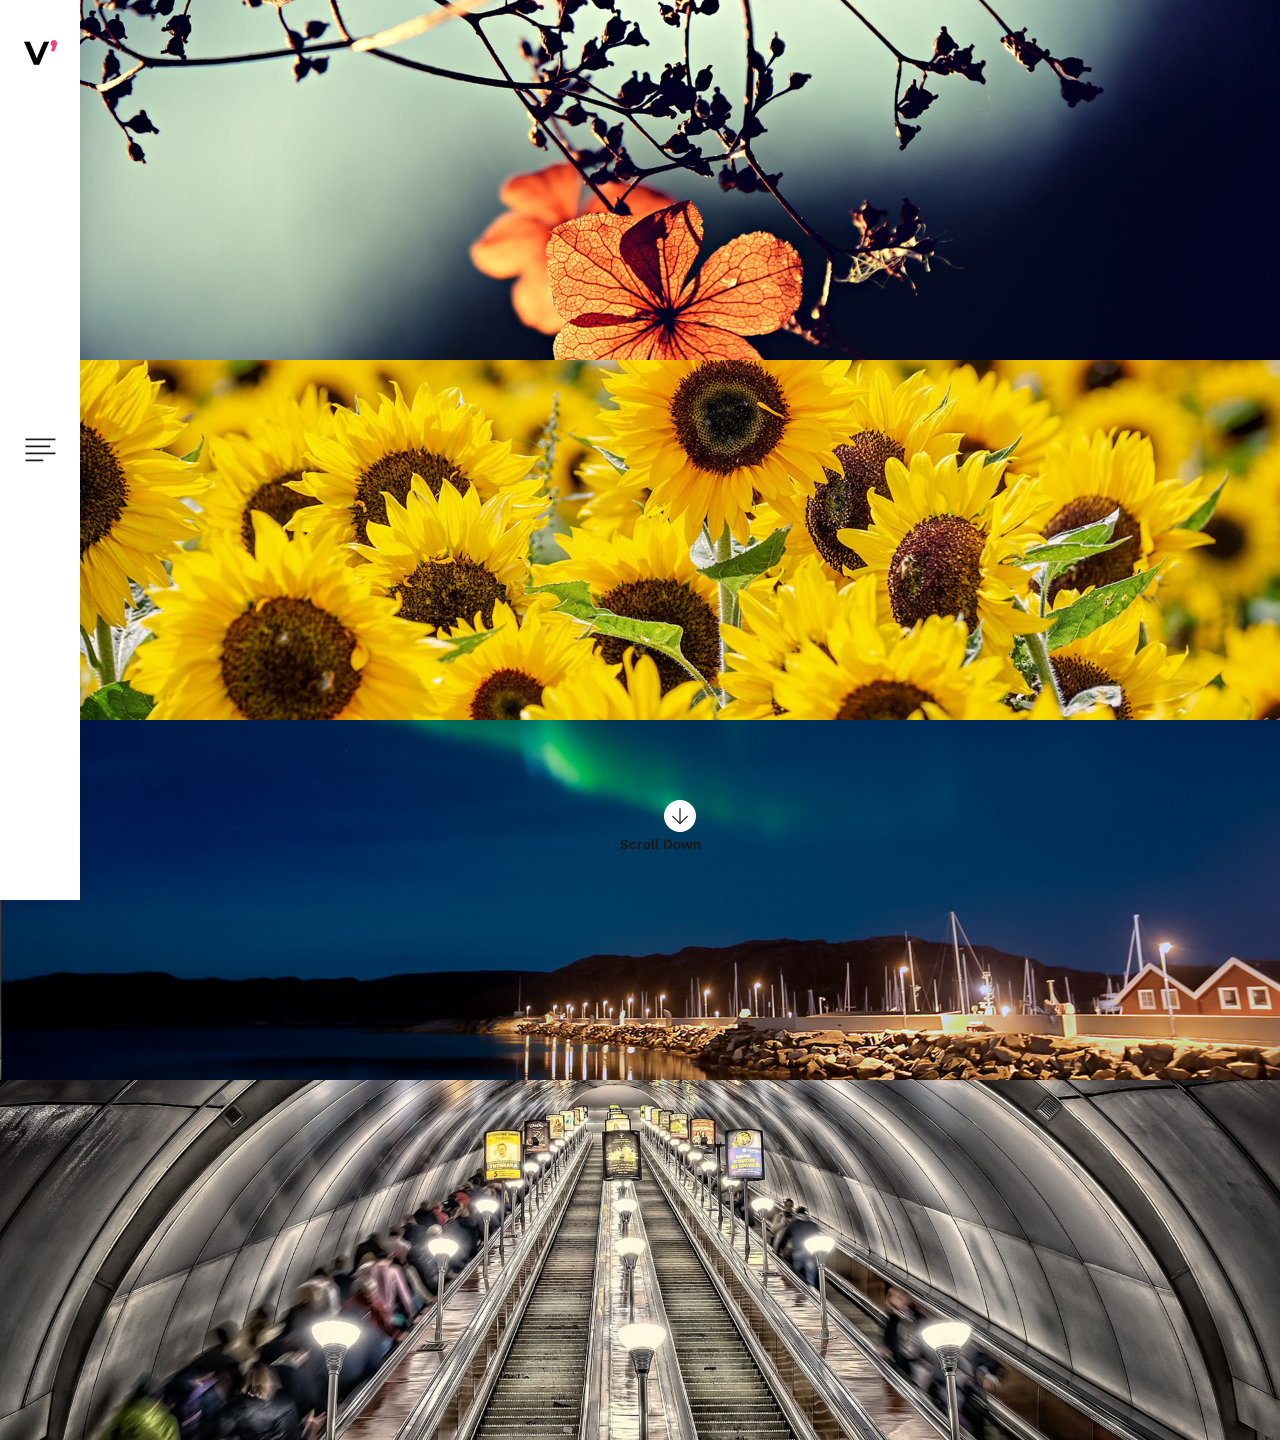
==== profile/index.html @ 13c5e19c "test for Portfolio index and iart2.0" ====
<!DOCTYPE html>
<html lang="en">
<head>
    <title>Portfolio</title>

    <!-- Required meta tags -->
    <meta charset="utf-8">
    <meta name="viewport" content="width=device-width, initial-scale=1, shrink-to-fit=no">

    <!-- Bootstrap CSS -->
    <link rel="stylesheet" href="css/bootstrap.min.css">

    <!-- FontAwesome CSS -->
    <link rel="stylesheet" href="css/font-awesome.min.css">

    <!-- Styles -->
    <link rel="stylesheet" href="style.css">
</head>
<body>
<header class="site-header">
    <div class="site-branding">
        <h1 class="site-title"><a href="index.html" rel="home"><img src="images/logo.png" alt="Logo"></a></h1>
    </div><!-- .site-branding -->

    <div class="hamburger-menu">
        <div class="menu-icon">
            <img src="images/menu-icon.png" alt="menu icon">
        </div><!-- .menu-icon -->

        <div class="menu-close-icon">
            <img src="images/x.png" alt="menu close icon">
        </div><!-- .menu-close-icon -->
    </div><!-- .hamburger-menu -->
</header><!-- .site-header -->

<nav class="site-navigation flex flex-column justify-content-between">
    <div class="site-branding d-none d-lg-block ">
        <h1 class="site-title"><a href="index.html" rel="home"><img src="images/logo2.png" alt="Logo"></a></h1>
    </div><!-- .site-branding -->

    <ul class="main-menu flex flex-column justify-content-center">
        <li class="current-menu-item"><a href="index.html">Home</a></li>
        <li><a href="portfolio.html">Portfolio</a></li>
        <li><a href="blog.html">Blog</a></li>
        <li><a href="#">About</a></li>
        <li><a href="#">Contact</a></li>
    </ul>

    <p><!-- Link back to Colorlib can't be removed. Template is licensed under CC BY 3.0. -->
<!-- Copyright &copy;<script>document.write(new Date().getFullYear());</script> All rights reserved | This template is made with <i class="fa fa-heart-o" aria-hidden="true"></i> by <a href="https://colorlib.com" target="_blank">Colorlib</a> -->
<!-- Link back to Colorlib can't be removed. Template is licensed under CC BY 3.0. -->
</p>


    <div class="social-profiles">
        <ul class="flex justify-content-start justify-content-lg-center align-items-center">
            <li><a href="#"><i class="fa fa-facebook"></i></a></li>
            <li><a href="#"><i class="fa fa-instagram"></i></a></li>
            <li><a href="#"><i class="fa fa-twitter"></i></a></li>
            <li><a href="#"><i class="fa fa-pinterest"></i></a></li>
        </ul>
    </div><!-- .social-profiles -->
</nav><!-- .site-navigation -->

<div class="nav-bar-sep d-lg-none"></div>

<div class="outer-container home-page">
    <div class="container-fluid">
        <div class="row">
            <div class="col-12 no-padding">
                <div class="portfolio-content">
                    <figure>
                        <img src="images/1.jpg" alt="">
                    </figure>

                    <div class="entry-content flex flex-column align-items-center justify-content-center">
                        <h3><a href="#">Flower Skin</a></h3>

                        <ul class="flex flex-wrap justify-content-center">
                            <li><a href="#">Portfolio,</a></li>
                            <li><a href="#">Tree</a></li>
                        </ul>
                    </div><!-- .entry-content -->
                </div><!-- .portfolio-content -->
            </div><!-- .col -->

            <div class="col-12  no-padding">
                <div class="portfolio-content">
                    <figure>
                        <img src="images/2.jpg" alt="">
                    </figure>

                    <div class="entry-content flex flex-column align-items-center justify-content-center">
                        <h3><a href="#">Flower Skin</a></h3>

                        <ul class="flex flex-wrap justify-content-center">
                            <li><a href="#">Portfolio,</a></li>
                            <li><a href="#">Tree</a></li>
                        </ul>
                    </div><!-- .entry-content -->
                </div><!-- .portfolio-content -->
            </div><!-- .col -->

            <div class="col-12  no-padding">
                <div class="portfolio-content">
                    <figure>
                        <img src="images/3.jpg" alt="">
                    </figure>

                    <div class="entry-content flex flex-column align-items-center justify-content-center">
                        <h3><a href="#">Flower Skin</a></h3>

                        <ul class="flex flex-wrap justify-content-center">
                            <li><a href="#">Portfolio,</a></li>
                            <li><a href="#">Tree</a></li>
                        </ul>
                    </div><!-- .entry-content -->
                </div><!-- .portfolio-content -->
            </div><!-- .col -->

            <div class="col-12  no-padding">
                <div class="portfolio-content">
                    <figure>
                        <img src="images/4.jpg" alt="">
                    </figure>

                    <div class="entry-content flex flex-column align-items-center justify-content-center">
                        <h3><a href="#">Flower Skin</a></h3>

                        <ul class="flex flex-wrap justify-content-center">
                            <li><a href="#">Portfolio,</a></li>
                            <li><a href="#">Tree</a></li>
                        </ul>
                    </div><!-- .entry-content -->
                </div><!-- .portfolio-content -->
            </div><!-- .col -->

        </div><!-- .row -->
    </div><!-- .container-fluid -->
</div><!-- .outer-container -->

<div class="scroll-down flex flex-column justify-content-center align-items-center d-none d-lg-block">
    <span class="arrow-down flex justify-content-center align-items-center"><img src="images/arrow-down.png" alt="arrow"></span>
    <span class="scroll-text">Scroll Down</span>
</div><!-- .scroll-down -->

<script type='text/javascript' src='js/jquery.js'></script>
<script type='text/javascript' src='js/custom.js'></script>

</body>
</html>
---- profile/style.css ----
@import url('https://fonts.googleapis.com/css?family=Poppins:300,400,500,600,700|Work+Sans:300,400,500,600,700');

body {
    color: #191919;
    font-family: 'Work Sans', sans-serif;
}

img {
    vertical-align: baseline;
}

/*--------------------------------------------------------------
# Links
--------------------------------------------------------------*/
a {
    color: royalblue;
}

a:visited {
    color: purple;
}

a:hover, a:focus, a:active {
    color: midnightblue;
}

a:focus {
    outline: thin dotted;
}

a:hover, a:active {
    outline: 0;
    list-style: none;
}

/*--------------------------------------------------------------
# Helper Utilities
--------------------------------------------------------------*/
.flex {
    display: flex;
}

/*--------------------------------------------------------------
# Outer Container
--------------------------------------------------------------*/
@media screen and (min-width: 992px) {
    .outer-container {
        padding-left: 80px;
    }
}

@media screen and (min-width: 768px) {
    .no-padding {
        padding: 0;
    }
}

/*--------------------------------------------------------------
# Header
--------------------------------------------------------------*/
/*
# Site Branding
--------------------------------*/
.site-branding {
    transition: all .5s;
}

.site-title {
    margin: 0;
    text-align: center;
}

.site-navigation .site-title a {
    display: block;
}

/*
  Hamburger Menu
----------------------------------------*/
.hamburger-menu .menu-icon,
.hamburger-menu .menu-close-icon {
    width: 44px;
    height: 44px;
    text-align: center;
    cursor: pointer;
    transition: all 0.5s;
}

.hamburger-menu.close .menu-icon {
    visibility: hidden;
    opacity: 0;
}

.menu-close-icon {
    visibility: hidden;
    opacity: 0;
}

.hamburger-menu.close .menu-close-icon {
    visibility: visible;
    opacity: 1;
}

.hamburger-menu img {
    display: block;
    margin: 0 auto;
}

/*
# Site Navigation
--------------------------------*/
.site-navigation {
    transition: all .5s;
}

/*
# Main Menu
--------------------------------*/
.main-menu {
    padding: 15px 30px;
    margin: 0;
}

.main-menu li {
    display: block;
    padding: 12px 0;
    font-size: 30px;
    font-weight: 500;
    border-bottom: 1px solid #ebebeb;
}

.main-menu li:nth-last-of-type(1) {
    border-bottom: 0;
}

.main-menu li a {
    display: block;
    color: #a6a6a6;
    text-decoration: none;
    transition: all 0.35s;
}

.main-menu li a:hover,
.main-menu li.current-menu-item a {
    color: #f0437e;
}

/*
# Social Profiles
--------------------------------*/
.social-profiles ul {
    padding: 10px 0 34px 0;
    margin: 0;
}

.social-profiles ul li {
    display: block;
    padding: 0 18px;
    font-size: 1.5rem;
}

.social-profiles ul li a {
    color: #191919;
    transition: all 0.35s;
}

.social-profiles ul li a:hover {
    color: #f0437e;
}

.nav-bar-sep {
    height: 78px;
}

@media screen and (max-width: 992px) {
    .site-header {
        position: fixed;
        top: 0;
        left: 0;
        z-index: 999;
        width: 100%;
        padding: 15px 30px;
        background: #fff;
        box-shadow: 0 12px 24px rgba(0,0,0,.09);
    }

    .site-header,
    .hamburger-menu {
        display: flex;
        justify-content: space-between;
        align-items: center;
    }

    .hamburger-menu {
        flex-flow: column;
    }

    .hamburger-menu .menu-icon, .hamburger-menu .menu-close-icon {
        position: absolute;
        top: 26px;
        right: 24px;
    }

    .main-menu li {
        position: relative;
    }

    .main-menu li::after {
        content: '';
        position: absolute;
        top: 11px;
        right: 0;
        font-family: 'FontAwesome', serif;
    }

    .main-menu li:hover::after,
    .main-menu li.current-menu-item::after {
        color: #f0437e;
    }

    .site-navigation {
        position: absolute;
        top: 78px;
        left: 0;
        z-index: 99;
        width: 100%;
        height: 500px;
        background: #fff;
        box-shadow: 0 12px 24px rgba(0,0,0,.09);
        visibility: hidden;
        opacity: 0;
        transition: all 0.35s;
    }

    .site-navigation.show {
        visibility: visible;
        opacity: 1;
    }

    .social-profiles ul {
        padding: 80px 15px 30px;
        margin: 0;
    }
}

@media screen and (min-width: 992px) {
    .site-header,
    .site-navigation {
        position: fixed;
        top: 0;
        left: 0;
        z-index: 999;
        width: 80px;
        height: 100vh;
        padding: 0 15px;
        box-shadow: 6px 0 12px rgba(0,0,0,.05);
    }

    .site-navigation {
        background: #f7f7f7;
    }

    .site-navigation.show {
        left: 80px;
    }

    .site-header {
        background: #fff;
    }

    .site-header.no-shadow {
        box-shadow: none;
    }

    .site-header .site-branding.hide {
        visibility: hidden;
        opacity: 0;
    }

    .site-title {
        padding: 28px 0 10px 0;
    }

    .hamburger-menu .menu-icon,
    .hamburger-menu .menu-close-icon {
        position: absolute;
        top: calc(50vh - 22px);
        left: 15px;
        width: calc(100% - 30px);
        padding: 10px 0;
    }

    .site-navigation {
        left: -250px;
        z-index: 99;
        width: 250px;
        padding: 0;
        box-shadow: 16px 0 42px rgba(0,0,0,.09);
    }

    .main-menu {
        height: calc(100vh - 160px);
        padding: 0;
    }

    .main-menu li {
        border-bottom: 0;
        text-align: center;
    }

    .social-profiles ul li {
        font-size: 1.125rem;
    }
}

/*--------------------------------------------------------------
# Scroll Down
--------------------------------------------------------------*/
.scroll-down {
    position: absolute;
    bottom: 0;
    left: 50%;
    z-index: 99;
    width: 120px;
    height: 100px;
    margin-left: -20px;
    cursor: pointer;
}

.arrow-down {
    width: 32px;
    height: 32px;
    margin: 0 auto;
    border-radius: 50%;
    background: #fff;
}

.scroll-text {
    margin-top: 5px;
    margin-bottom: 15px;
    font-size: 14px;
    font-weight: 600;
}

/*--------------------------------------------------------------
# Portfolio
--------------------------------------------------------------*/
.portfolio-page .scroll-down {
    margin-left: -60px;
}

.portfolio-content {
    position: relative;
    margin-bottom: 30px;
}

.home-page {
    padding-top: 15px;
}

.home-page .portfolio-content {
    margin-bottom: 15px;
}

.portfolio-content figure {
    margin: 0;
}

.portfolio-content figure img {
    display: block;
    width: 100%;
    height: auto;
    min-height: 100%;
}

.portfolio-content .entry-content {
    position: absolute;
    top: 0;
    left: 0;
    width: 100%;
    height: 100%;
    background: rgba(255,255,255,.9);
    font-family: 'Poppins', sans-serif;
    text-align: center;
    visibility: hidden;
    opacity: 0;
    transition: all 0.35s;
}

.portfolio-content:hover .entry-content {
    visibility: visible;
    opacity: 1;
}

.portfolio-content h3 {
    margin-bottom: 0;
    font-family: 'Poppins', sans-serif;
    font-size: 1.5rem;
    font-weight: 500;
}

.home-page .portfolio-content h3 {
    font-size: 2.25rem;
}

.portfolio-content h3 a {
    color: #191919;
    text-decoration: none;
}

.portfolio-content ul {
    padding: 0;
    margin: 10px 0 0;
    list-style: none;
}

.portfolio-content li {
    margin: 0 3px;
}

.portfolio-content li a {
    font-size: 0.875rem;
    color: #a6a6a6;
}

@media screen and (min-width: 768px) {
    .home-page {
        padding: 0;
    }

    .home-page .portfolio-content {
        margin-bottom: 0;
    }
}

/*--------------------------------------------------------------
# Breadcrumbs
--------------------------------------------------------------*/
.breadcrumbs {
    padding: 48px 0;
    margin: 0;
    color: #a6a6a6;
    list-style: none;
    font-family: 'Poppins', sans-serif;
}

.breadcrumbs li {
    position: relative;
    color: #a6a6a6;
    padding: 0 12px;
}

.breadcrumbs li:nth-of-type(1) {
    padding-left: 0;
}

.breadcrumbs li::after {
    content: '/';
    position: absolute;
    top: 0;
    right: -6px;
    width: 10px;
}


.breadcrumbs li:nth-last-of-type(1)::after {
    display: none;
}

.breadcrumbs li a {
    color: #191919;
    text-decoration: none;
}

/*--------------------------------------------------------------
# Single Portfolio
--------------------------------------------------------------*/
.single-portfolio {
    padding-top: 15px;
    padding-bottom: 70px;
}

.single-portfolio figure img {
    max-width: 100%;
}

.single-portfolio .content-area h1 {
    margin-top: 20px;
    font-size: 2.25rem;
    font-family: 'Poppins', sans-serif;
}

.single-portfolio .content-area .entry-content {
    margin-top: 20px;
    font-family: 'Poppins', sans-serif;
    line-height: 1.6;
    color: #595959;
}

/*
# Post Share
--------------------------------*/
.single-portfolio .post-share {
    margin-top: 32px;
}

.single-portfolio .post-share label {
    margin-right: 32px;
    text-transform: capitalize;
    font-family: 'Poppins', sans-serif;
}

.single-portfolio .post-share ul {
    padding: 0;
    margin: 0;
    list-style: none;
}

.single-portfolio .post-share ul li {
    width: 48px;
    height: 48px;
    margin-right: 10px;
    margin-bottom: 10px;
    border-radius: 50%;
    font-size: 18px;
    line-height: 1;
    color: #fff;
}

.single-portfolio .post-share ul li a {
    display: flex;
    justify-content: center;
    align-items: center;
    width: 100%;
    height: 100%;
    color: #fff;
    text-decoration: none;
}

.single-portfolio .post-share ul li.fb {
    background: #4b6cd0;
}

.single-portfolio .post-share ul li.gp {
    background: #f03b3b;
}

.single-portfolio .post-share ul li.in {
    background: #bb8950;
}

.single-portfolio .post-share ul li.tw {
    background: #49a7f3;
}

/*
# Post Sidebar
--------------------------------*/
.single-portfolio .entry-meta {
    margin-top: 24px;
    font-family: 'Poppins', sans-serif;
}

.single-portfolio .entry-meta label {
    display: block;
    line-height: 1.3;
    text-transform: uppercase;
}

.single-portfolio .date-format,
.single-portfolio .post-category,
.single-portfolio .posted-tags {
    display: block;
    margin-bottom: 26px;
}

.single-portfolio .posted-tags span,
.single-portfolio .entry-meta a {
    color: #bfbfbf;
}

/*
# Post Nav
--------------------------------*/
.post-nav {
    margin: 36px 0 0;
}

.post-nav ul {
    padding: 0;
    margin: 0;
    list-style: none;
}

@media screen and (min-width: 576px) {
    .single-portfolio {
        padding-top: 45px;
    }
}

@media screen and (min-width: 992px) {
    .single-portfolio {
        padding-top: 90px;
    }
}

@media screen and (min-width: 1200px) {
    .single-portfolio {
        padding-top: 115px;
    }
}

/*--------------------------------------------------------------
# Blog
--------------------------------------------------------------*/
.blog-page {
    padding-top: 15px;
    font-family: 'Poppins', sans-serif;
}

.blog-page .blog-content figure,
.blog-page .blog-content .entry-content {
    width: 50%;
}

.blog-page .blog-content figure {
    margin: 0;
    overflow: hidden;
}

.blog-page .blog-content figure img {
    display: block;
    width: 100%;
    height: auto;
}

.blog-page .blog-content .entry-content {
    padding: 25px;
}

.blog-page .blog-content {
    transition: all .35s;
}

.blog-page .blog-content:hover {
    background: #f0437e;
}

.blog-page .blog-content header {
    width: 100%;
}

.blog-page .blog-content .entry-content h3 {
    position: relative;
}

.blog-page .blog-content .entry-content h3::before {
    content: '';
    position: absolute;
    top: 7px;
    left: -35px ;
    z-index: 99;
    width: 20px;
    height: 20px;
    transform: rotate(45deg);
    background: #fff;
}

.blog-page .blog-content .entry-content h3 a {
    color: #191919;
    font-size: 1.125rem;
    font-weight: 500;
}

.blog-page .blog-content .posted-by {
    margin-top: 10px;
    color: #595959;
    font-size: 0.875rem;
}

.blog-page .blog-content .posted-on {
    position: relative;
    margin-right: 20px;
    color: #bfbfbf;
    font-size: 0.875rem;
}

.blog-page .blog-content .posted-on::after {
    content: '/';
    position: absolute;
    top: 0;
    right: -14px;
}

.blog-page .blog-content footer ul {
    padding: 0;
    margin: 0;
    list-style: none;
}

.blog-page .blog-content footer li {
    padding: 0 3px;
    font-size: 0.875rem;
}

.blog-page .blog-content footer li a {
    color: #f0437e;
}

.blog-page .blog-content:hover .entry-content h3 a,
.blog-page .blog-content:hover .posted-by,
.blog-page .blog-content:hover .posted-on,
.blog-page .blog-content:hover footer li a {
    color: #fff;
}

@media screen and (max-width: 1200px) {
    .blog-page .col-12:nth-of-type(even) .blog-content {
        flex-flow: row-reverse !important;
    }

    .blog-page .col-12:nth-of-type(even) .blog-content .entry-content h3::before {
        right: -50px;
        left: auto;
    }
}

@media screen and (max-width: 768px) {
    .blog-page .col-12:nth-of-type(even) .blog-content .entry-content h3::before {
        right: -35px;
    }

    .blog-page .blog-content .entry-content h3 {
        line-height: 1;
    }
}

@media screen and (min-width: 576px) {
    .blog-page .blog-content .entry-content h3 a {
        font-size: 1.5rem;
    }
}

@media screen and (min-width: 768px) {
    .blog-page {
        padding-top: 0;
    }

    .blog-page .blog-content .entry-content {
        padding: 35px 40px;
    }

    .blog-page .blog-content .entry-content h3::before {
        left: -50px ;
    }
}

@media screen and (min-width: 1200px) {
    .blog-page .blog-content.flex-row-reverse .entry-content h3::before {
        right: -50px;
        left: auto;
    }
}

/*--------------------------------------------------------------
# Single Blog Page
--------------------------------------------------------------*/
.single-post,
.single-page {
    padding-bottom: 70px;
    font-family: 'Poppins', sans-serif;
}

/*
# Featured Image
--------------------------------*/
.single-post .featured-img figure,
.single-page .featured-img figure {
    margin: 0;
}

.single-post .featured-img figure img,
.single-page .featured-img figure img {
    width: 100%;
}

/*
# Content Area
--------------------------------*/
.single-post .content-area,
.single-page .content-area {
    margin-top: 50px;
}

.single-post .entry-header .post-meta,
.single-page .entry-header .post-meta {
    text-transform: uppercase;
    font-size: 0.6875rem;
}

.single-post .entry-header .post-meta a,
.single-page .entry-header .post-meta a {
    display: inline-block;
    margin-right: 6px;
    color: #f0437e;
}

.single-post .content-area h1,
.single-page .content-area h1 {
    margin-top: 10px;
    font-size: 2.25rem;
    font-weight: 400;
}

.single-post .entry-header .byline,
.single-page .entry-header .byline {
    display: block;
    margin-top: 14px;
    margin-bottom: 24px;
    font-size: 0.875rem;
    color: #bfbfbf;
}

.single-post .entry-header .byline .author a,
.single-page .entry-header .byline .author a {
    color: #191919;
}

.single-post .content-area .entry-content p,
.single-page .content-area .entry-content p {
    margin-bottom: 0.75rem;
    color: #595959;
}

/*
# Comments
--------------------------------*/
.post-comments {
    margin-top: 40px;
    padding-top: 52px;
    padding-bottom: 40px;
    border-top: 1px solid #ebebeb;
    border-bottom: 1px solid #ebebeb;
}

.comments-title,
.comment-reply-title {
    margin-bottom: 0;
    font-size: 1.5rem;
    font-weight: 400;
}

.post-comments .comment-list {
    padding: 0;
    margin: 0;
    list-style: none
}

.post-comments .comment-author-avatar {
    float: left;
    width: 70px;
    height: 70px;
    margin-top: 48px;
    margin-right: 22px;
    margin-bottom: 0;
    border-radius: 50%;
    overflow: hidden;
}

.post-comments .comment-author-avatar img {
    width: 100%;
    height: auto;
}

.post-comments .comment-wrap {
    float: right;
    width: calc(100% - 92px);
    margin-top: 44px;
}

.post-comments .comment-author .fn a {
    font-size: 1.125rem;
    color: #191919;
}

.post-comments .comment-author .comment-meta a {
    font-size: 0.875rem;
    color: #b7b7b7;
}

.post-comments p {
    margin-top: 5px;
    color: #595959;
}

.post-comments .reply {
    margin-top: 24px;
}

.post-comments .reply a {
    display: inline-block;
    padding: 8px 15px;
    margin-right: 10px;
    border: 1px solid #d2d2d4;
    border-radius: 2px;
    font-size: 0.75rem;
    font-weight: 600;
    line-height: 1;
    color: #404040;
    text-transform: uppercase;
    text-decoration: none;
    letter-spacing: 1px;
    transition: all 0.35s;
}

.post-comments .reply a:hover {
    border-color: transparent;
    color: #fff;
    background: #f0437e;
}

.comment-list ol.children {
    padding: 0;
    margin-left: 92px;
    list-style: none;
}

.post-comments ol.children .comment-author-avatar {
    margin-top: 40px;
    margin-right: 22px;
}

.post-comments ol.children .comment-wrap {
    margin-top: 36px;
    width: calc(100% - 92px);
}

/*
# Comment Form
--------------------------------*/
.comments-form {
    margin-top: 52px;
}

.comment-reply-title {
    margin-bottom: 16px;
}

.comment-form input[type="text"],
.comment-form input[type="email"],
.comment-form input[type="url"],
.comment-form textarea {
    width: 100%;
    padding: 12px 24px;
    margin-top: 20px;
    border: 1px solid #e5e5e5;
    line-height: 1;
    color: #a6a6a6;
    outline: none;
}

.comment-form textarea {
    line-height: 1.4;
}

.comment-form input[type="text"]:focus,
.comment-form input[type="email"]:focus,
.comment-form input[type="url"]:focus,
.comment-form textarea:focus {
    border-color: #232d37;
}

.comment-form input[type="submit"] {
    padding: 18px 30px;
    margin-top: 32px;
    margin-bottom: 10px;
    border: 0;
    border-radius: 2px;
    font-size: 0.875rem;
    font-weight: 600;
    line-height: 1;
    color: #fff;
    text-transform: uppercase;
    text-decoration: none;
    letter-spacing: 0.15rem;
    outline: none;
    cursor: pointer;
    background: #f0437e;
}

/*
# Post Sidebar
--------------------------------*/
.single-post .entry-meta {
    margin-top: 50px;
}

.single-post .entry-meta label {
    display: block;
    line-height: 1.3;
    text-transform: uppercase;
}

.single-post .date-format,
.single-post .post-category,
.single-post .posted-tags {
    display: block;
    margin-bottom: 26px;
}

.single-post .posted-tags span,
.single-post .entry-meta a {
    color: #bfbfbf;
}

.single-post .post-share label {
    text-transform: capitalize;
}

.single-post .post-share ul {
    display: flex;
    flex-wrap: wrap;
    padding: 0;
    margin: 18px 0 0;
    list-style: none;
}

.single-post .post-share ul li {
    width: 48px;
    height: 48px;
    margin-right: 10px;
    margin-bottom: 10px;
    border-radius: 50%;
    font-size: 18px;
    line-height: 1;
    color: #fff;
}

.single-post .post-share ul li a {
    display: flex;
    justify-content: center;
    align-items: center;
    width: 100%;
    height: 100%;
    color: #fff;
    text-decoration: none;
}

.single-post .post-share ul li.fb {
    background: #4b6cd0;
}

.single-post .post-share ul li.gp {
    background: #f03b3b;
}

.single-post .post-share ul li.in {
    background: #bb8950;
}

.single-post .post-share ul li.tw {
    background: #49a7f3;
}

@media screen and (min-width: 768px) {
    .post-comments .comment-author-avatar {
        margin-right: 50px;
    }

    .post-comments .comment-wrap {
        width: calc(100% - 120px);
    }

    .comment-list ol.children {
        margin-left: 120px;
    }
}

/*--------------------------------------------------------------
# Single Page
--------------------------------------------------------------*/
.single-page .content-area .entry-content {
    border-bottom: 0;
    padding-bottom: 12px;
}

.single-page .entry-header .byline .date-format a {
    color: #bfbfbf;
}
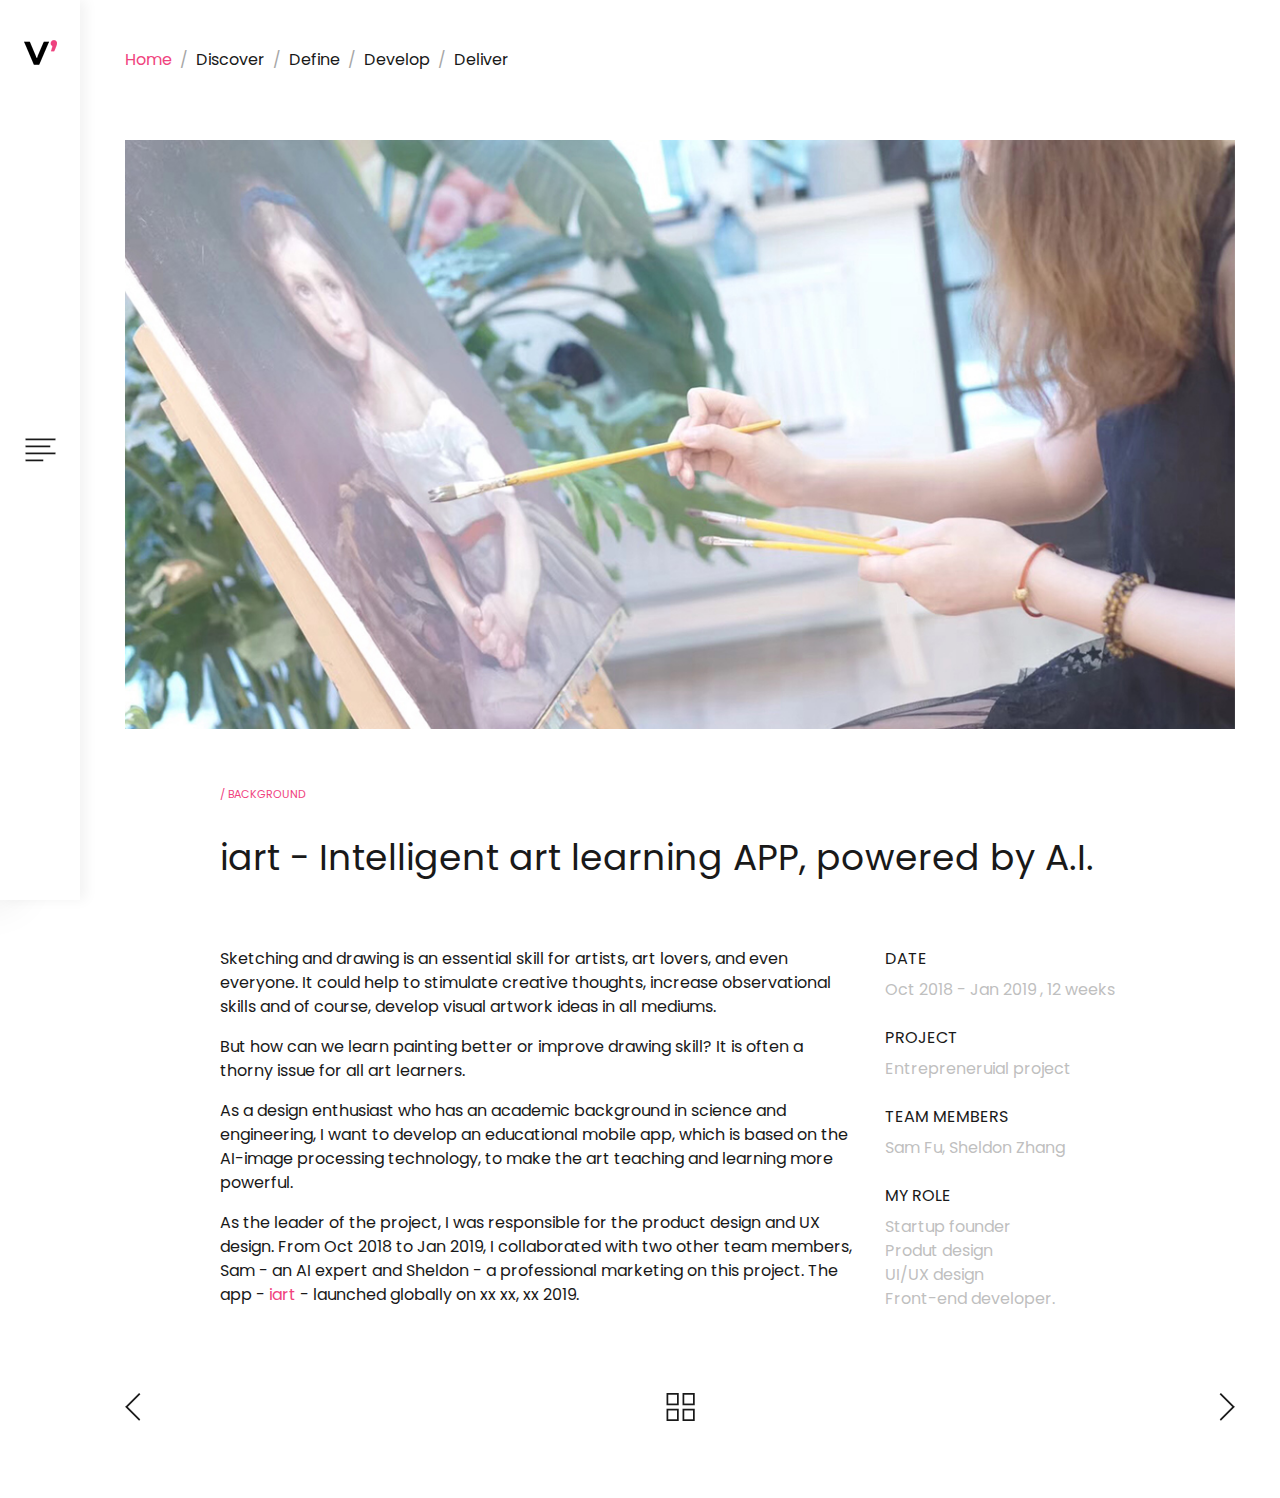
==== commit c0b1b151: "update iart3_sytle" ====
--- a/profile/index.html
+++ b/profile/index.html
@@ -1,151 +1,157 @@
-<!DOCTYPE html>
-<html lang="en">
-<head>
-    <title>Portfolio</title>
-
-    <!-- Required meta tags -->
-    <meta charset="utf-8">
-    <meta name="viewport" content="width=device-width, initial-scale=1, shrink-to-fit=no">
-
-    <!-- Bootstrap CSS -->
-    <link rel="stylesheet" href="css/bootstrap.min.css">
-
-    <!-- FontAwesome CSS -->
-    <link rel="stylesheet" href="css/font-awesome.min.css">
-
-    <!-- Styles -->
-    <link rel="stylesheet" href="style.css">
-</head>
-<body>
-<header class="site-header">
-    <div class="site-branding">
-        <h1 class="site-title"><a href="index.html" rel="home"><img src="images/logo.png" alt="Logo"></a></h1>
-    </div><!-- .site-branding -->
-
-    <div class="hamburger-menu">
-        <div class="menu-icon">
-            <img src="images/menu-icon.png" alt="menu icon">
-        </div><!-- .menu-icon -->
-
-        <div class="menu-close-icon">
-            <img src="images/x.png" alt="menu close icon">
-        </div><!-- .menu-close-icon -->
-    </div><!-- .hamburger-menu -->
-</header><!-- .site-header -->
-
-<nav class="site-navigation flex flex-column justify-content-between">
-    <div class="site-branding d-none d-lg-block ">
-        <h1 class="site-title"><a href="index.html" rel="home"><img src="images/logo2.png" alt="Logo"></a></h1>
-    </div><!-- .site-branding -->
-
-    <ul class="main-menu flex flex-column justify-content-center">
-        <li class="current-menu-item"><a href="index.html">Home</a></li>
-        <li><a href="portfolio.html">Portfolio</a></li>
-        <li><a href="blog.html">Blog</a></li>
-        <li><a href="#">About</a></li>
-        <li><a href="#">Contact</a></li>
-    </ul>
-
-    <p><!-- Link back to Colorlib can't be removed. Template is licensed under CC BY 3.0. -->
-<!-- Copyright &copy;<script>document.write(new Date().getFullYear());</script> All rights reserved | This template is made with <i class="fa fa-heart-o" aria-hidden="true"></i> by <a href="https://colorlib.com" target="_blank">Colorlib</a> -->
-<!-- Link back to Colorlib can't be removed. Template is licensed under CC BY 3.0. -->
-</p>
-
-
-    <div class="social-profiles">
-        <ul class="flex justify-content-start justify-content-lg-center align-items-center">
-            <li><a href="#"><i class="fa fa-facebook"></i></a></li>
-            <li><a href="#"><i class="fa fa-instagram"></i></a></li>
-            <li><a href="#"><i class="fa fa-twitter"></i></a></li>
-            <li><a href="#"><i class="fa fa-pinterest"></i></a></li>
-        </ul>
-    </div><!-- .social-profiles -->
-</nav><!-- .site-navigation -->
-
-<div class="nav-bar-sep d-lg-none"></div>
-
-<div class="outer-container home-page">
-    <div class="container-fluid">
-        <div class="row">
-            <div class="col-12 no-padding">
-                <div class="portfolio-content">
-                    <figure>
-                        <img src="images/1.jpg" alt="">
-                    </figure>
-
-                    <div class="entry-content flex flex-column align-items-center justify-content-center">
-                        <h3><a href="#">Flower Skin</a></h3>
-
-                        <ul class="flex flex-wrap justify-content-center">
-                            <li><a href="#">Portfolio,</a></li>
-                            <li><a href="#">Tree</a></li>
-                        </ul>
-                    </div><!-- .entry-content -->
-                </div><!-- .portfolio-content -->
-            </div><!-- .col -->
-
-            <div class="col-12  no-padding">
-                <div class="portfolio-content">
-                    <figure>
-                        <img src="images/2.jpg" alt="">
-                    </figure>
-
-                    <div class="entry-content flex flex-column align-items-center justify-content-center">
-                        <h3><a href="#">Flower Skin</a></h3>
-
-                        <ul class="flex flex-wrap justify-content-center">
-                            <li><a href="#">Portfolio,</a></li>
-                            <li><a href="#">Tree</a></li>
-                        </ul>
-                    </div><!-- .entry-content -->
-                </div><!-- .portfolio-content -->
-            </div><!-- .col -->
-
-            <div class="col-12  no-padding">
-                <div class="portfolio-content">
-                    <figure>
-                        <img src="images/3.jpg" alt="">
-                    </figure>
-
-                    <div class="entry-content flex flex-column align-items-center justify-content-center">
-                        <h3><a href="#">Flower Skin</a></h3>
-
-                        <ul class="flex flex-wrap justify-content-center">
-                            <li><a href="#">Portfolio,</a></li>
-                            <li><a href="#">Tree</a></li>
-                        </ul>
-                    </div><!-- .entry-content -->
-                </div><!-- .portfolio-content -->
-            </div><!-- .col -->
-
-            <div class="col-12  no-padding">
-                <div class="portfolio-content">
-                    <figure>
-                        <img src="images/4.jpg" alt="">
-                    </figure>
-
-                    <div class="entry-content flex flex-column align-items-center justify-content-center">
-                        <h3><a href="#">Flower Skin</a></h3>
-
-                        <ul class="flex flex-wrap justify-content-center">
-                            <li><a href="#">Portfolio,</a></li>
-                            <li><a href="#">Tree</a></li>
-                        </ul>
-                    </div><!-- .entry-content -->
-                </div><!-- .portfolio-content -->
-            </div><!-- .col -->
-
-        </div><!-- .row -->
-    </div><!-- .container-fluid -->
-</div><!-- .outer-container -->
-
-<div class="scroll-down flex flex-column justify-content-center align-items-center d-none d-lg-block">
-    <span class="arrow-down flex justify-content-center align-items-center"><img src="images/arrow-down.png" alt="arrow"></span>
-    <span class="scroll-text">Scroll Down</span>
-</div><!-- .scroll-down -->
-
-<script type='text/javascript' src='js/jquery.js'></script>
-<script type='text/javascript' src='js/custom.js'></script>
-
-</body>
+<!DOCTYPE html>
+<html lang="en">
+<head>
+    <title>iart - Your AI art teacher.</title>
+
+    <!-- Required meta tags -->
+    <meta charset="utf-8">
+    <meta name="viewport" content="width=device-width, initial-scale=1, shrink-to-fit=no">
+
+    <!-- Bootstrap CSS -->
+    <link rel="stylesheet" href="css/bootstrap.min.css">
+
+    <!-- FontAwesome CSS -->
+    <link rel="stylesheet" href="css/font-awesome.min.css">
+
+    <!-- Styles -->
+    <link rel="stylesheet" href="style.css">
+</head>
+<body><header class="site-header">
+    <div class="site-branding">
+        <h1 class="site-title"><a href="index.html" rel="home"><img src="images/logo.png" alt="Logo"></a></h1>
+    </div><!-- .site-branding -->
+
+    <div class="hamburger-menu">
+        <div class="menu-icon">
+            <img src="images/menu-icon.png" alt="menu icon">
+        </div><!-- .menu-icon -->
+
+        <div class="menu-close-icon">
+            <img src="images/x.png" alt="menu close icon">
+        </div><!-- .menu-close-icon -->
+    </div><!-- .hamburger-menu -->
+</header><!-- .site-header -->
+
+<nav class="site-navigation flex flex-column justify-content-between">
+    <div class="site-branding d-none d-lg-block ">
+        <h1 class="site-title"><a href="index.html" rel="home"><img src="images/logo2.png" alt="Logo"></a></h1>
+    </div><!-- .site-branding -->
+
+    <ul class="main-menu flex flex-column justify-content-center">
+        <li class="current-menu-item"><a href="index.html">Home</a></li>
+        <li><a href="portfolio.html">Portfolio</a></li>
+        <li><a href="blog.html">Blog</a></li>
+        <li><a href="#">About</a></li>
+        <li><a href="#">Contact</a></li>
+
+    </ul>
+   
+
+</nav><!-- .site-navigation -->
+
+<div class="nav-bar-sep d-lg-none"></div>
+
+<div class="outer-container">
+    <div class="single-post">
+        <div class="container">
+            <div class="row">
+                <div class="col">
+                    <ul class="breadcrumbs flex align-items-center">
+                        <li><a href="iart_intro.html"><font color="#f0437e">Home</font></a></li>
+                        <li><a href="iart_discover.html">Discover</a></li>
+						<li><a href="iart_define.html">Define</a></li>
+                        <li><a href="iart_develop.html">Develop</a></li>
+                        <li><a href="iart_deliver.html">Deliver</a></li>
+                        
+                    </ul><!-- .breadcrumbs -->
+                </div><!-- .col -->
+            </div><!-- .row -->
+
+
+<!--background start -->
+		<section class="section-padding" id="background_page">  
+             <div class="row">
+                <div class="col-12">
+                    <div class="featured-img">
+                        <figure>
+                            <img src="images/background.jpg" alt="header">
+                        </figure>
+                    </div><!-- .content-area -->
+                </div><!-- .col -->
+
+                <div class="col-12 offset-lg-1 col-lg-10">
+                    <div class="content-area">
+                        <header class="entry-header">
+                            <div class="post-meta">
+                                <a href="#">/ Background</a>
+                            </div><!-- .meta-post -->
+							<br>
+                            <h1>iart - Intelligent art learning APP, powered by A.I.</h1>
+                        </header><!-- .entry-header -->
+					</div>
+                </div><!-- .entry-content -->
+			
+				
+					<div class="col-12 offset-lg-1 col-lg-7">
+                        <div class="entry-content">
+                            <br>
+                            <br>
+							<p>Sketching and drawing is an essential skill for artists, art lovers, and even everyone. It could help to stimulate creative thoughts, increase observational skills and of course, develop visual artwork ideas in all mediums.</p>
+							<p>But how can we learn painting better or improve drawing skill? It is often a thorny issue for all art learners.</p>
+							<p>As a design enthusiast who has an academic background in science and engineering, I want to develop an educational mobile app, which is based on the AI-image processing technology, to make the art teaching and learning more powerful.</p>
+							<p>As the leader of the project, I was responsible for the product design and UX design. From Oct 2018 to Jan 2019, I collaborated with two other team members, Sam - an AI expert and Sheldon - a professional marketing on this project. The app - <font color="#f0437e">iart</font> - launched globally on xx xx, xx 2019.</p>
+
+                        </div><!-- .entry-content -->
+                    </div><!-- .content-area -->
+    
+
+                <aside class="col-12 col-lg-4 ">
+                    <div class="entry-meta">
+                        <div class="posted-date">
+                            <label>Date</label>
+                            <span class="date-format"><a>Oct 2018 - Jan 2019 , 12 weeks</a></span>
+                        </div><!-- .posted-date -->
+
+                        <div class="post-category">
+                            <label>Project</label>
+                            <span><a href="#">Entrepreneruial project</a></span>
+                        </div><!-- .post-category -->
+
+                        <div class="posted-tags">
+                            <label>Team Members</label>
+                            <span><a href="#">Sam Fu</a>, <a href="#">Sheldon Zhang</a></span>
+                        </div>
+                            
+                        <div class="posted-tags">
+                            <label>My Role</label>
+                            <span><a>Startup founder<br>Produt design<br>UI/UX design<br>Front-end developer.</a></span>
+                        </div><!-- .entry-meta -->
+                    </div><!-- .entry-meta -->
+                </aside><!-- .col-md-3 -->
+            </div><!-- .row -->
+		</section>
+<!--background end -->
+	
+			   
+			   
+<!--footer start -->
+            <div class="row">
+                <div class="col">
+                    <nav class="post-nav">
+                        <ul class="flex justify-content-between align-items-center">
+                            <li><a href="#"><img src="images/angle-left.png" alt="Previous"></a></li>
+                            <li><a href="#"><img src="images/portfolio-icon.png" alt="Back to Top"></a></li>
+                            <li><a href="iart_discover.html"><img src="images/angle-right.png" alt="Next"></a></li>
+                        </ul>
+                    </nav><!-- .post-nav -->
+                </div><!-- .col -->
+            </div><!-- .row -->
+        </div><!-- .container -->
+    </div><!-- .single-post -->
+</div><!-- .outer-container -->
+
+<script type='text/javascript' src='js/jquery.js'></script>
+<script type='text/javascript' src='js/custom.js'></script>
+
+</body>
 </html>--- a/profile/style.css
+++ b/profile/style.css
@@ -486,6 +486,7 @@
 
 .single-portfolio .content-area h1 {
     margin-top: 20px;
+	margin-bottom:20px;
     font-size: 2.25rem;
     font-family: 'Poppins', sans-serif;
 }
@@ -808,6 +809,7 @@
 .single-post .content-area h1,
 .single-page .content-area h1 {
     margin-top: 10px;
+	margin-bottom:20px;
     font-size: 2.25rem;
     font-weight: 400;
 }
@@ -1087,3 +1089,26 @@
 .single-page .entry-header .byline .date-format a {
     color: #bfbfbf;
 }
+
+.grey-bg {
+	background: #f2f7f7;
+	padding-top: 10px;
+	padding-bottom: 20px;
+	
+	
+}
+
+.section-padding-top {
+    padding-top: 20px;
+}
+
+.section-padding {
+    padding-top: 20px;
+    padding-bottom: 20px;
+}
+
+.center {
+display: block;
+  margin-left: auto;
+  margin-right: auto;
+}